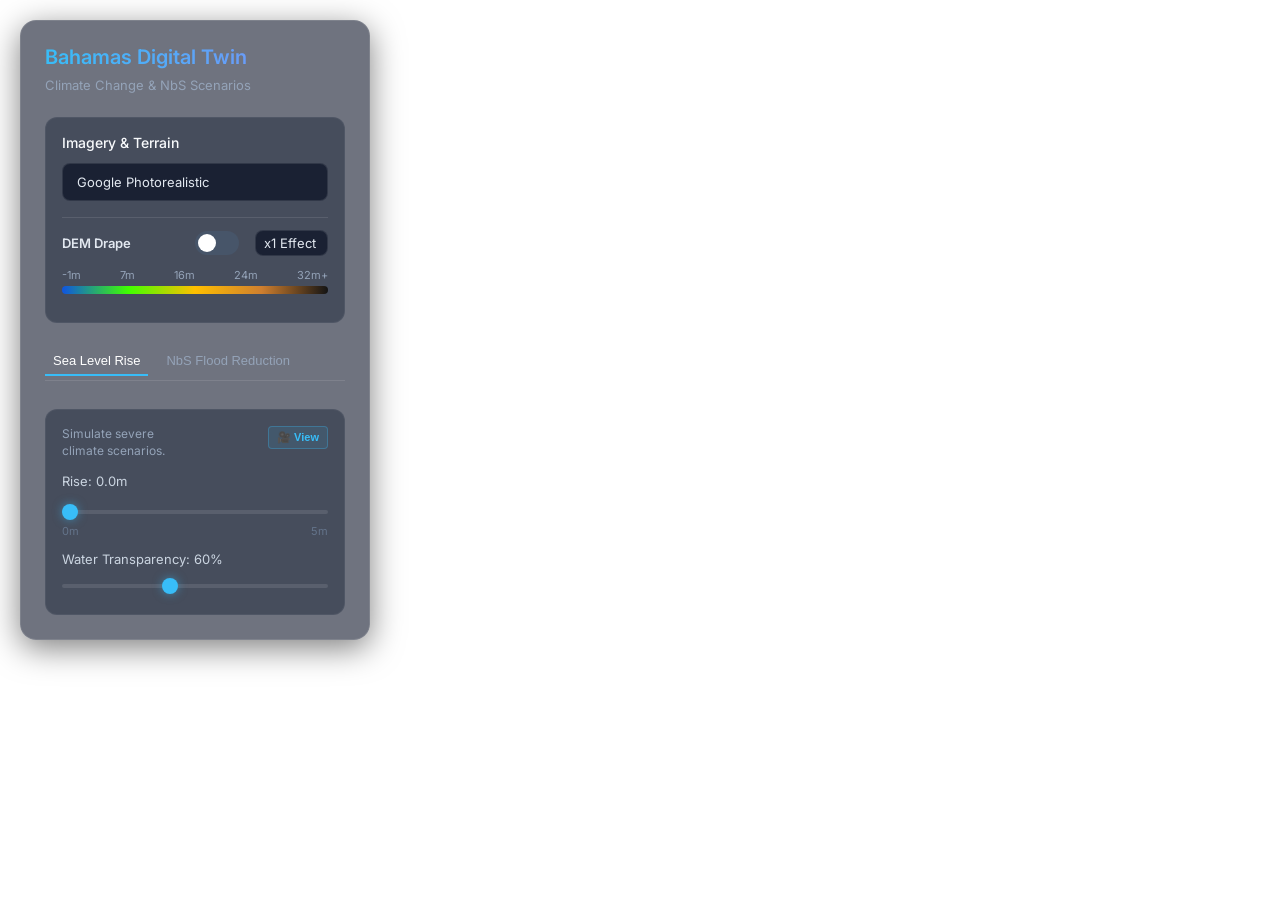
==== index.html @ b67e88ac "Add files via upload" ====
<!DOCTYPE html>
<html lang="ko">
<head>
    <meta charset="UTF-8" />
    <link rel="icon" type="image/svg+xml" href="/vite.svg" />
    <meta name="viewport" content="width=device-width, initial-scale=1.0" />
    <title>Bahamas Digital Twin</title>
    <link href="https://fonts.googleapis.com/css2?family=Inter:wght@400;500;600&display=swap" rel="stylesheet">
    <!-- Cesium CDN -->
    <script src="https://cesium.com/downloads/cesiumjs/releases/1.116/Build/Cesium/Cesium.js"></script>
    <link href="https://cesium.com/downloads/cesiumjs/releases/1.116/Build/Cesium/Widgets/widgets.css" rel="stylesheet">
  <script type="module" crossorigin src="/assets/index-DQjlWaPm.js"></script>
  <link rel="stylesheet" crossorigin href="/assets/index-JZTSDVVb.css">
</head>
<body>
    <div id="cesiumContainer"></div>
    <canvas id="wind-canvas" style="position: absolute; top:0; left:0; width: 100%; height: 100%; pointer-events: none; z-index: 5; display: none;"></canvas>
    
    <div id="ui-panel" class="glass-panel">
        <header>
            <h1>Bahamas Digital Twin</h1>
            <p>Climate Change & NbS Scenarios</p>
        </header>

        <div class="control-group">
            <h3>Imagery & Terrain</h3>
            <div class="select-wrapper" style="margin-bottom: 16px;">
                <select id="base-layer-select">
                    <option value="google-3d" selected>Google Photorealistic</option>
                    <option value="google-sat">Google Maps Satellite</option>
                    <option value="google-hybrid">Google Maps Hybrid</option>
                    <option value="google-road">Google Maps Roadmap</option>
                    <option value="bing-aerial">Bing Maps Aerial</option>
                </select>
            </div>
            
            <div style="border-top: 1px solid rgba(255,255,255,0.1); padding-top: 12px;">
                <div style="display: flex; justify-content: space-between; align-items: center; margin-bottom: 12px;">
                    <div class="toggle-container" style="flex: 1; margin: 0; margin-right: 16px;">
                        <span class="toggle-label" style="font-weight: 600;">DEM Drape</span>
                        <label class="switch">
                            <input type="checkbox" id="dem-toggle">
                            <span class="slider round"></span>
                        </label>
                    </div>
                    <!-- 지형 강조 UI -->
                    <select id="slr-multi" style="width: auto; padding: 4px 8px; margin: 0;">
                        <option value="1">x1 Effect</option>
                        <option value="2">x2 Effect</option>
                        <option value="3">x3 Effect</option>
                        <option value="4">x4 Effect</option>
                    </select>
                </div>
                
                <!-- DEM 레전드 (항상 보임) -->
                <div id="dem-legend" style="margin-bottom: 12px;">
                    <div style="display: flex; justify-content: space-between; font-size: 11px; color: #94a3b8; margin-bottom: 4px;">
                        <span>-1m</span>
                        <span>7m</span>
                        <span>16m</span>
                        <span>24m</span>
                        <span>32m+</span>
                    </div>
                    <div style="height: 8px; border-radius: 4px; background: linear-gradient(to right, #0f54e1, #40ff00, #ffbf00, #cf7f2f, #141414);"></div>
                </div>

                <!-- 투명도 슬라이더 -->
                <div id="dem-opacity-container" style="display: none;">
                    <p id="dem-opacity-display" style="margin-bottom:4px; font-size: 11px; color: #94a3b8;">Drape Opacity: 85%</p>
                    <input type="range" id="dem-opacity-slider" min="0" max="1" step="0.05" value="0.85">
                </div>
            </div>
        </div>

        <div class="tabs">
            <button class="tab-btn active" id="tab-b">Sea Level Rise</button>
            <button class="tab-btn" id="tab-a">NbS Flood Reduction</button>
        </div>

        <div id="content-b" class="tab-content active">
            <div class="control-group scenario-b">
                <div style="display: flex; justify-content: space-between; align-items: flex-start; margin-bottom: 12px;">
                    <div>
                        <p style="margin: 0; font-size: 12px; color:#94a3b8; line-height: 1.4;">Simulate severe<br>climate scenarios.</p>
                    </div>
                    <button id="cam-b-btn" class="icon-btn">🎥 View</button>
                </div>
                
                <div style="margin-bottom: 8px;">
                    <p id="slr-value-display" style="margin:0;">Rise: 0.0m</p>
                </div>
                <input type="range" id="slr-slider" min="0" max="5" step="0.5" value="0">
                <div class="slider-labels">
                    <span>0m</span>
                    <span>5m</span>
                </div>
                
                <div style="margin-top: 12px;">
                    <p id="water-opacity-display" style="margin-bottom:4px;">Water Transparency: 60%</p>
                    <input type="range" id="opacity-slider" min="0" max="1" step="0.05" value="0.4">
                </div>

                <button id="export-slr-btn" class="dl-btn" style="display: none;">⬇️ Export Flood Data (GeoJSON)</button>
            </div>
        </div>

        <div id="content-a" class="tab-content">
            <div class="control-group scenario-a">
                <div style="margin-bottom: 12px; display: flex; justify-content: space-between; align-items: flex-start;">
                    <p style="margin: 0; font-size: 12px; color:#94a3b8; line-height: 1.4;">Mangrove impact on<br>storm surge.</p>
                    <button id="cam-a-btn" class="icon-btn">🎥 View</button>
                </div>
                
                <div class="toggle-container">
                    <span class="toggle-label">No Mangroves</span>
                    <label class="switch">
                        <input type="checkbox" id="mangrove-toggle">
                        <span class="slider round"></span>
                    </label>
                    <span class="toggle-label">With Mangroves</span>
                </div>
                
                <button id="play-sim-btn" class="glass-btn primary-btn" style="margin-top: 8px;">Play Simulation</button>
            </div>
        </div>
    </div>

</body>
</html>
---- assets/index-JZTSDVVb.css ----
html,body,#cesiumContainer{color:#e2e8f0;width:100%;height:100%;margin:0;padding:0;font-family:Inter,sans-serif;overflow:hidden}.cesium-viewer-bottom{display:none!important}.glass-panel{-webkit-backdrop-filter:blur(12px);z-index:1000;background:#0f172a99;border:1px solid #ffffff1a;border-radius:16px;flex-direction:column;gap:24px;width:300px;padding:24px;display:flex;position:absolute;top:20px;left:20px;box-shadow:0 8px 32px #00000080}header h1{background:linear-gradient(90deg,#38bdf8,#818cf8);-webkit-text-fill-color:transparent;-webkit-background-clip:text;margin:0 0 8px;font-size:20px;font-weight:600}header p{color:#94a3b8;margin:0;font-size:13px}.control-group{background:#1e293b80;border:1px solid #ffffff0d;border-radius:12px;padding:16px}.control-group h3{color:#f8fafc;margin:0 0 12px;font-size:14px;font-weight:500}.control-group p{color:#cbd5e1;margin:0 0 12px;font-size:13px;line-height:1.4}.select-wrapper{position:relative}select{appearance:none;color:#e2e8f0;cursor:pointer;background:#0f172acc;border:1px solid #ffffff1a;border-radius:8px;outline:none;width:100%;padding:10px 14px;font-family:inherit;font-size:13px;transition:border-color .2s}select:focus{border-color:#38bdf8}input[type=range]{-webkit-appearance:none;background:0 0;width:100%;margin:10px 0}input[type=range]::-webkit-slider-thumb{-webkit-appearance:none;cursor:pointer;background:#38bdf8;border-radius:50%;width:16px;height:16px;margin-top:-6px;box-shadow:0 0 10px #38bdf880}input[type=range]::-webkit-slider-runnable-track{cursor:pointer;background:#ffffff1a;border-radius:2px;width:100%;height:4px}.slider-labels{color:#64748b;justify-content:space-between;font-size:11px;display:flex}.toggle-container{justify-content:space-between;align-items:center;margin-bottom:16px;display:flex}.toggle-label{color:#e2e8f0;font-size:13px}.switch{width:44px;height:24px;display:inline-block;position:relative}.switch input{opacity:0;width:0;height:0}.slider.round{cursor:pointer;background-color:#475569;border-radius:24px;transition:all .4s;position:absolute;inset:0}.slider.round:before{content:"";background-color:#fff;border-radius:50%;width:18px;height:18px;transition:all .4s;position:absolute;bottom:3px;left:3px}input:checked+.slider.round{background-color:#10b981}input:checked+.slider.round:before{transform:translate(20px)}.glass-btn{cursor:pointer;border:none;border-radius:8px;width:100%;padding:10px;font-family:inherit;font-size:13px;font-weight:500;transition:all .2s}.primary-btn{color:#fff;background:linear-gradient(135deg,#38bdf8,#2563eb);box-shadow:0 4px 15px #2563eb4d}.primary-btn:hover{transform:translateY(-1px);box-shadow:0 6px 20px #2563eb66}.primary-btn:active{transform:translateY(1px)}.tabs{border-bottom:1px solid #ffffff1a;gap:10px;margin-bottom:4px;padding-bottom:4px;display:flex}.tab-btn{color:#94a3b8;cursor:pointer;background:0 0;border:none;border-bottom:2px solid #0000;padding:6px 8px;font-size:13px;font-weight:500;transition:color .2s,border-bottom .2s}.tab-btn:hover{color:#e2e8f0}.tab-btn.active{color:#fff;border-bottom:2px solid #38bdf8}.tab-content{display:none}.tab-content.active{display:block}.icon-btn{color:#38bdf8;cursor:pointer;background:#38bdf81a;border:1px solid #38bdf84d;border-radius:4px;padding:4px 8px;font-size:11px;font-weight:600;transition:all .2s}.icon-btn:hover{background:#38bdf833;box-shadow:0 0 8px #38bdf866}.dl-btn{color:#e2e8f0;cursor:pointer;background:#ffffff0d;border:1px solid #ffffff1a;border-radius:6px;justify-content:center;align-items:center;gap:6px;width:100%;margin-top:16px;padding:8px;font-size:12px;display:flex}.dl-btn:hover{background:#ffffff1a}
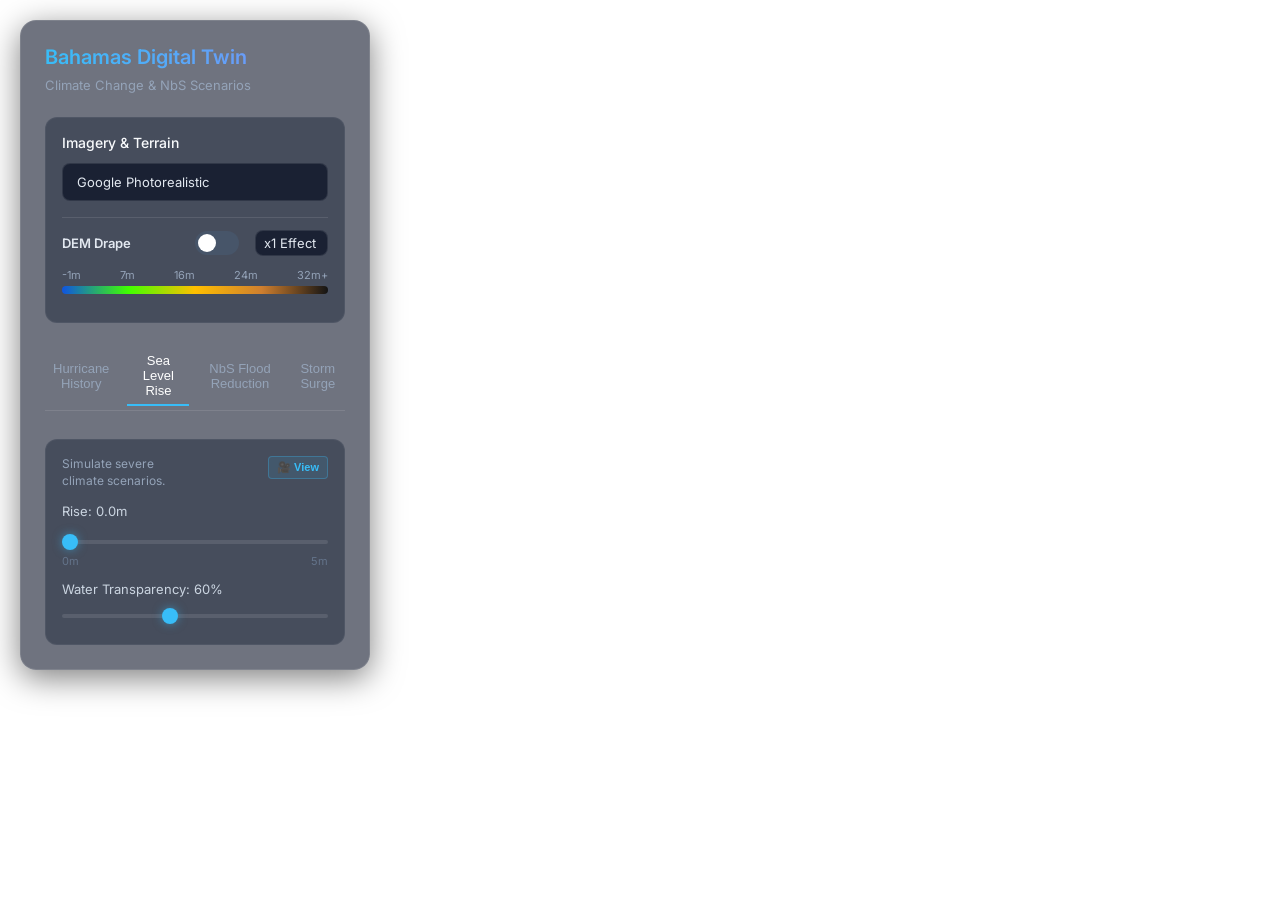
==== commit 624c8add: "Add files via upload" ====
--- a/index.html
+++ b/index.html
@@ -2,15 +2,15 @@
 <html lang="ko">
 <head>
     <meta charset="UTF-8" />
-    <link rel="icon" type="image/svg+xml" href="/vite.svg" />
+    <link rel="icon" type="image/svg+xml" href="./favicon.svg" />
     <meta name="viewport" content="width=device-width, initial-scale=1.0" />
     <title>Bahamas Digital Twin</title>
     <link href="https://fonts.googleapis.com/css2?family=Inter:wght@400;500;600&display=swap" rel="stylesheet">
     <!-- Cesium CDN -->
     <script src="https://cesium.com/downloads/cesiumjs/releases/1.116/Build/Cesium/Cesium.js"></script>
     <link href="https://cesium.com/downloads/cesiumjs/releases/1.116/Build/Cesium/Widgets/widgets.css" rel="stylesheet">
-  <script type="module" crossorigin src="/assets/index-DQjlWaPm.js"></script>
-  <link rel="stylesheet" crossorigin href="/assets/index-JZTSDVVb.css">
+  <script type="module" crossorigin src="./assets/index-Bvi8fMP-.js"></script>
+  <link rel="stylesheet" crossorigin href="./assets/index-JZTSDVVb.css">
 </head>
 <body>
     <div id="cesiumContainer"></div>
@@ -73,8 +73,10 @@
         </div>
 
         <div class="tabs">
+            <button class="tab-btn" id="tab-d">Hurricane History</button>
             <button class="tab-btn active" id="tab-b">Sea Level Rise</button>
             <button class="tab-btn" id="tab-a">NbS Flood Reduction</button>
+            <button class="tab-btn" id="tab-c">Storm Surge</button>
         </div>
 
         <div id="content-b" class="tab-content active">
@@ -123,6 +125,70 @@
                 <button id="play-sim-btn" class="glass-btn primary-btn" style="margin-top: 8px;">Play Simulation</button>
             </div>
         </div>
+
+        <div id="content-c" class="tab-content">
+            <div class="control-group scenario-c">
+                <div style="margin-bottom: 12px; display: flex; justify-content: space-between; align-items: flex-start;">
+                    <p style="margin: 0; font-size: 12px; color:#94a3b8; line-height: 1.4;">GPU CA Storm Surge<br>Simulation</p>
+                    <button id="cam-c-btn" class="icon-btn">🎥 View</button>
+                </div>
+                <div style="display: flex; gap: 8px; margin-bottom: 8px;">
+                    <div class="select-wrapper" style="flex: 1; margin: 0;">
+                        <select id="surge-height-select" style="padding: 4px 8px; font-size: 12px;">
+                            <option value="1.5">Cat 1 (1.5m)</option>
+                            <option value="2.4">Cat 3 (2.4m)</option>
+                            <option value="4.6" selected>Cat 5 (4.6m)</option>
+                        </select>
+                    </div>
+                    <div class="select-wrapper" style="flex: 1; margin: 0;">
+                        <select id="surge-speed-select" style="padding: 4px 8px; font-size: 12px;">
+                            <option value="4">1.0x Speed</option>
+                            <option value="6" selected>1.5x Speed</option>
+                            <option value="8">2.0x Speed</option>
+                        </select>
+                    </div>
+                </div>
+                <button id="prep-surge-btn" class="glass-btn" style="margin-bottom: 8px;">Prepare Terrain</button>
+                <div style="display: flex; gap: 8px;">
+                    <button id="play-surge-btn" class="glass-btn primary-btn" style="flex: 1;" disabled>Play</button>
+                    <button id="stop-surge-btn" class="glass-btn" style="flex: 1; background: rgba(239,68,68,0.2);" disabled>Stop</button>
+                </div>
+                <p id="surge-status-display" style="margin-top: 12px; font-size: 11px; color: #94a3b8; line-height: 1.4;">Status: Ready</p>
+                <button id="export-surge-btn" class="dl-btn" style="display: none; margin-top: 8px;">⬇️ Export Inundation (GeoJSON)</button>
+            </div>
+        </div>
+
+        <div id="content-d" class="tab-content">
+            <div class="control-group scenario-d">
+                <div style="margin-bottom: 12px; display: flex; justify-content: space-between; align-items: flex-start;">
+                    <p style="margin: 0; font-size: 12px; color:#94a3b8; line-height: 1.4;">Historical Hurricane<br>Tracking</p>
+                    <button id="cam-d-btn" class="icon-btn">🎥 View</button>
+                </div>
+                
+                <div class="toggle-container" style="margin-bottom: 8px;">
+                    <span class="toggle-label">Dorian (2019) Path</span>
+                    <label class="switch">
+                        <input type="checkbox" id="dorian-toggle">
+                        <span class="slider round"></span>
+                    </label>
+                </div>
+
+                <div class="toggle-container">
+                    <span class="toggle-label">Major Hurricanes</span>
+                    <label class="switch">
+                        <input type="checkbox" id="major-toggle">
+                        <span class="slider round"></span>
+                    </label>
+                </div>
+                
+                <div style="margin-top: 24px; border-top: 1px solid rgba(255,255,255,0.1); padding-top: 16px;">
+                    <h3 style="margin-top:0; margin-bottom: 12px; color: #10b981;">Advanced AI Showcases</h3>
+                    <a href="showcase_geoai.html" class="glass-btn" style="display:block; text-align:center; text-decoration:none; margin-bottom: 8px; padding:8px; border:1px solid rgba(255,255,255,0.2); border-radius:6px; color:white;">🤖 GeoAI Dynamic Routing</a>
+                    <a href="showcase_dmrv.html" class="glass-btn" style="display:block; text-align:center; text-decoration:none; margin-bottom: 8px; padding:8px; border:1px solid rgba(255,255,255,0.2); border-radius:6px; color:white;">🌲 dMRV Carbon Dashboard</a>
+                    <a href="showcase_bim.html" class="glass-btn" style="display:block; text-align:center; text-decoration:none; padding:8px; border:1px solid rgba(255,255,255,0.2); border-radius:6px; color:white;">🏢 BIM Evacuation Simulation</a>
+                </div>
+            </div>
+        </div>
     </div>
 
 </body>
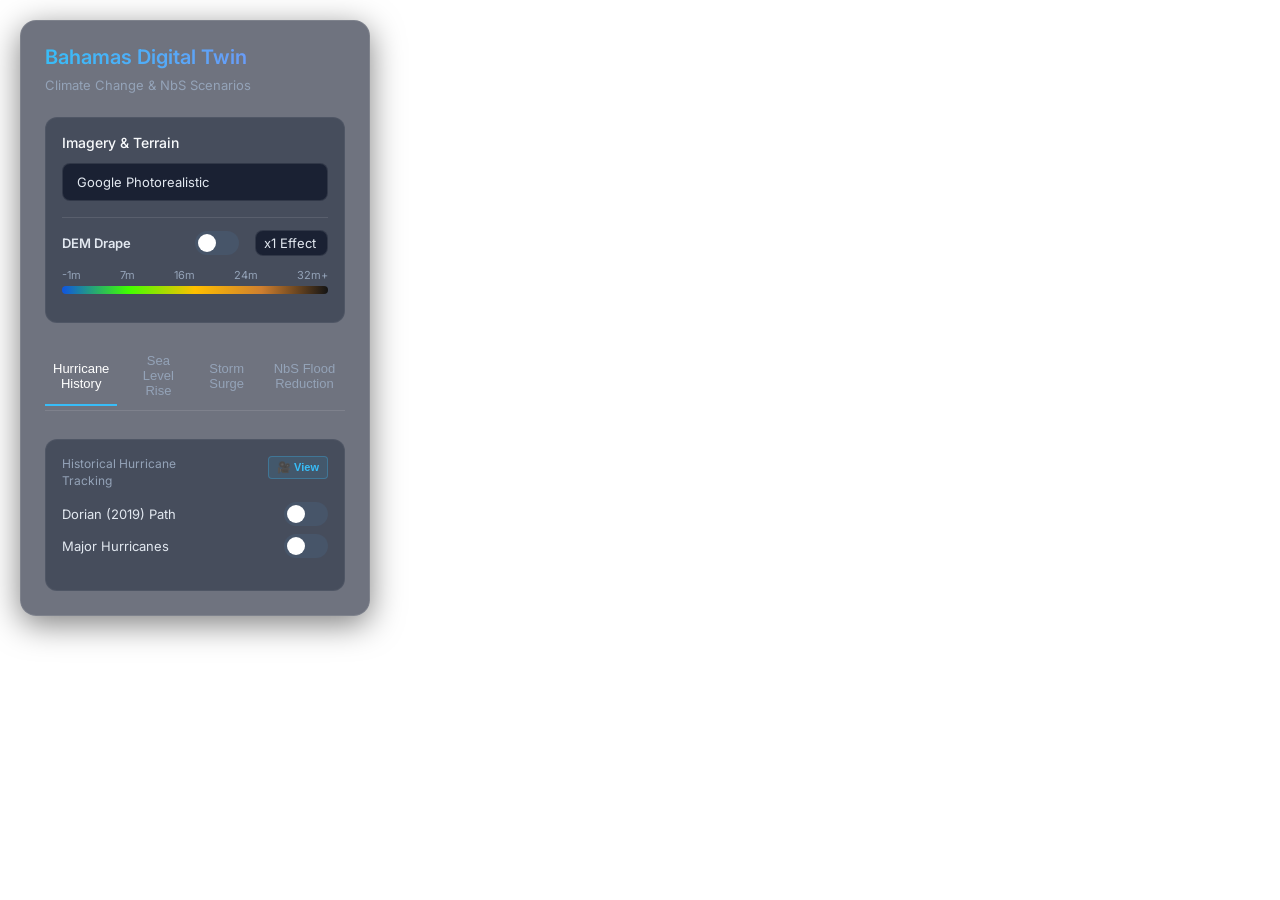
==== commit 79a22efc: "Add files via upload" ====
--- a/index.html
+++ b/index.html
@@ -73,13 +73,13 @@
         </div>
 
         <div class="tabs">
-            <button class="tab-btn" id="tab-d">Hurricane History</button>
-            <button class="tab-btn active" id="tab-b">Sea Level Rise</button>
+            <button class="tab-btn active" id="tab-d">Hurricane History</button>
+            <button class="tab-btn" id="tab-b">Sea Level Rise</button>
+            <button class="tab-btn" id="tab-c">Storm Surge</button>
             <button class="tab-btn" id="tab-a">NbS Flood Reduction</button>
-            <button class="tab-btn" id="tab-c">Storm Surge</button>
         </div>
 
-        <div id="content-b" class="tab-content active">
+        <div id="content-b" class="tab-content">
             <div class="control-group scenario-b">
                 <div style="display: flex; justify-content: space-between; align-items: flex-start; margin-bottom: 12px;">
                     <div>
@@ -123,6 +123,13 @@
                 </div>
                 
                 <button id="play-sim-btn" class="glass-btn primary-btn" style="margin-top: 8px;">Play Simulation</button>
+                
+                <div style="margin-top: 24px; border-top: 1px solid rgba(255,255,255,0.1); padding-top: 16px;">
+                    <h3 style="margin-top:0; margin-bottom: 12px; color: #10b981;">Advanced AI Showcases</h3>
+                    <a href="showcase_geoai.html" class="glass-btn" style="display:block; text-align:center; text-decoration:none; margin-bottom: 8px; padding:8px; border:1px solid rgba(255,255,255,0.2); border-radius:6px; color:white;">🤖 GeoAI Dynamic Routing</a>
+                    <a href="showcase_dmrv.html" class="glass-btn" style="display:block; text-align:center; text-decoration:none; margin-bottom: 8px; padding:8px; border:1px solid rgba(255,255,255,0.2); border-radius:6px; color:white;">🌲 dMRV Carbon Dashboard</a>
+                    <a href="showcase_bim.html" class="glass-btn" style="display:block; text-align:center; text-decoration:none; padding:8px; border:1px solid rgba(255,255,255,0.2); border-radius:6px; color:white;">🏢 BIM Evacuation Simulation</a>
+                </div>
             </div>
         </div>
 
@@ -158,7 +165,7 @@
             </div>
         </div>
 
-        <div id="content-d" class="tab-content">
+        <div id="content-d" class="tab-content active">
             <div class="control-group scenario-d">
                 <div style="margin-bottom: 12px; display: flex; justify-content: space-between; align-items: flex-start;">
                     <p style="margin: 0; font-size: 12px; color:#94a3b8; line-height: 1.4;">Historical Hurricane<br>Tracking</p>
@@ -180,13 +187,6 @@
                         <span class="slider round"></span>
                     </label>
                 </div>
-                
-                <div style="margin-top: 24px; border-top: 1px solid rgba(255,255,255,0.1); padding-top: 16px;">
-                    <h3 style="margin-top:0; margin-bottom: 12px; color: #10b981;">Advanced AI Showcases</h3>
-                    <a href="showcase_geoai.html" class="glass-btn" style="display:block; text-align:center; text-decoration:none; margin-bottom: 8px; padding:8px; border:1px solid rgba(255,255,255,0.2); border-radius:6px; color:white;">🤖 GeoAI Dynamic Routing</a>
-                    <a href="showcase_dmrv.html" class="glass-btn" style="display:block; text-align:center; text-decoration:none; margin-bottom: 8px; padding:8px; border:1px solid rgba(255,255,255,0.2); border-radius:6px; color:white;">🌲 dMRV Carbon Dashboard</a>
-                    <a href="showcase_bim.html" class="glass-btn" style="display:block; text-align:center; text-decoration:none; padding:8px; border:1px solid rgba(255,255,255,0.2); border-radius:6px; color:white;">🏢 BIM Evacuation Simulation</a>
-                </div>
             </div>
         </div>
     </div>
